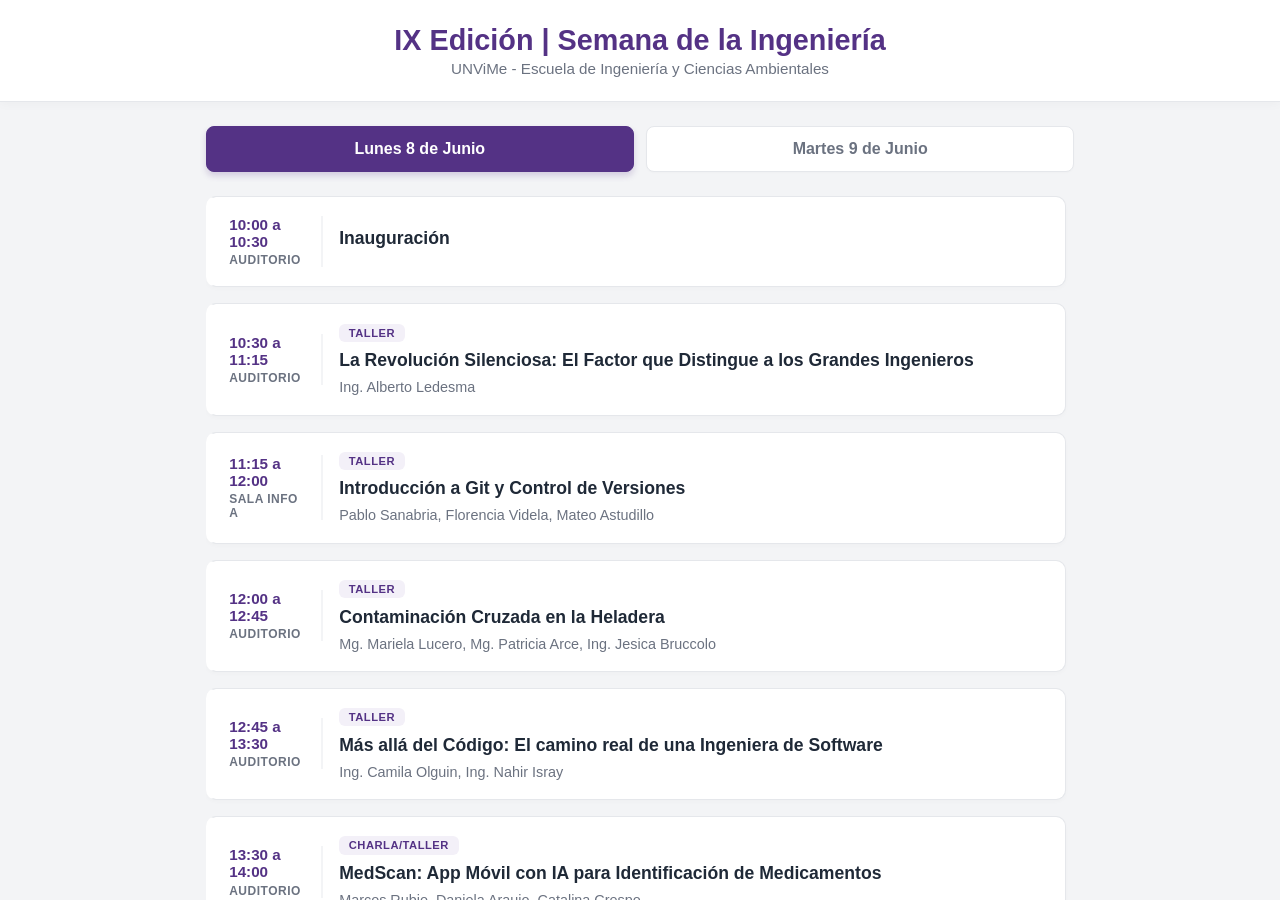
==== index.html @ 2995c868 "first commit" ====
<!DOCTYPE html>
<html lang="es">

<head>
  <meta charset="UTF-8">
  <meta name="viewport" content="width=device-width, initial-scale=1.0">
  <title>Semana de la Ingeniería - UNViMe</title>
  <link rel="stylesheet" href="style.css">
</head>

<body>
  <header>
    <div class="header-content">
      <h1>IX Edición | Semana de la Ingeniería</h1>
      <p class="subtitle">UNViMe - Escuela de Ingeniería y Ciencias Ambientales</p>
    </div>
  </header>

  <main>
    <div class="tabs-container">
      <input type="radio" name="program-tabs" id="tab-lunes" checked>
      <input type="radio" name="program-tabs" id="tab-martes">

      <div class="tab-nav">
        <label for="tab-lunes" class="tab-label">Lunes 8 de Junio</label>
        <label for="tab-martes" class="tab-label">Martes 9 de Junio</label>
      </div>

      <div class="tab-content-wrapper">

        <section id="content-lunes" class="tab-content">
          <div class="event-card">
            <div class="event-sidebar">
              <span class="time">10:00 a 10:30</span>
              <span class="location">Auditorio</span>
            </div>
            <div class="event-info">
              <h3 class="event-title">Inauguración</h3>
            </div>
          </div>

          <div class="event-card">
            <div class="event-sidebar">
              <span class="time">10:30 a 11:15</span>
              <span class="location">Auditorio</span>
            </div>
            <div class="event-info">
              <span class="tag">Taller</span>
              <h3 class="event-title">La Revolución Silenciosa: El Factor que Distingue a los Grandes Ingenieros</h3>
              <p class="speakers">Ing. Alberto Ledesma</p>
            </div>
          </div>

          <div class="event-card">
            <div class="event-sidebar">
              <span class="time">11:15 a 12:00</span>
              <span class="location">Sala Info A</span>
            </div>
            <div class="event-info">
              <span class="tag">Taller</span>
              <h3 class="event-title">Introducción a Git y Control de Versiones</h3>
              <p class="speakers">Pablo Sanabria, Florencia Videla, Mateo Astudillo</p>
            </div>
          </div>

          <div class="event-card">
            <div class="event-sidebar">
              <span class="time">12:00 a 12:45</span>
              <span class="location">Auditorio</span>
            </div>
            <div class="event-info">
              <span class="tag">Taller</span>
              <h3 class="event-title">Contaminación Cruzada en la Heladera</h3>
              <p class="speakers">Mg. Mariela Lucero, Mg. Patricia Arce, Ing. Jesica Bruccolo</p>
            </div>
          </div>

          <div class="event-card">
            <div class="event-sidebar">
              <span class="time">12:45 a 13:30</span>
              <span class="location">Auditorio</span>
            </div>
            <div class="event-info">
              <span class="tag">Taller</span>
              <h3 class="event-title">Más allá del Código: El camino real de una Ingeniera de Software</h3>
              <p class="speakers">Ing. Camila Olguin, Ing. Nahir Isray</p>
            </div>
          </div>

          <div class="event-card">
            <div class="event-sidebar">
              <span class="time">13:30 a 14:00</span>
              <span class="location">Auditorio</span>
            </div>
            <div class="event-info">
              <span class="tag">Charla/Taller</span>
              <h3 class="event-title">MedScan: App Móvil con IA para Identificación de Medicamentos</h3>
              <p class="speakers">Marcos Rubio, Daniela Araujo, Catalina Crespo</p>
            </div>
          </div>

          <div class="event-card">
            <div class="event-sidebar">
              <span class="time">14:00 a 14:45</span>
              <span class="location">Auditorio</span>
            </div>
            <div class="event-info">
              <span class="tag">Charla/Taller</span>
              <h3 class="event-title">Capture The Flag con Los Cybercirujas</h3>
              <p class="speakers">Jesús Caiazzo</p>
            </div>
          </div>
        </section>

        <section id="content-martes" class="tab-content">
          <div class="event-card">
            <div class="event-sidebar">
              <span class="time">10:00 a 10:30</span>
              <span class="location">Auditorio</span>
            </div>
            <div class="event-info">
              <h3 class="event-title">MES y Procesos de Manufactura</h3>
              <p class="speakers">Lic. Fernando Río - Arido Software</p>
            </div>
          </div>

          <div class="event-card">
            <div class="event-sidebar">
              <span class="time">10:30 a 11:15</span>
              <span class="location">Auditorio</span>
            </div>
            <div class="event-info">
              <span class="tag">Charla/Taller</span>
              <h3 class="event-title">CEBItos en ACCIÓN</h3>
              <p class="speakers">Pablo Nievas, Javier Rodriguez Daglio, Sofia Gomez</p>
            </div>
          </div>

          <div class="event-card">
            <div class="event-sidebar">
              <span class="time">11:15 a 12:00</span>
              <span class="location">Sala Info A</span>
            </div>
            <div class="event-info">
              <span class="tag">Taller</span>
              <h3 class="event-title">Introducción a Git y Control de Versiones</h3>
              <p class="speakers">Pablo Sanabria, Florencia Videla, Mateo Astudillo</p>
            </div>
          </div>

          <div class="event-card">
            <div class="event-sidebar">
              <span class="time">12:00 a 12:45</span>
              <span class="location">Auditorio</span>
            </div>
            <div class="event-info">
              <span class="tag">Charla/Taller</span>
              <h3 class="event-title">El Poder de la Consola</h3>
              <p class="speakers">Mateo Astudillo</p>
            </div>
          </div>

          <div class="event-card">
            <div class="event-sidebar">
              <span class="time">12:45 a 13:30</span>
              <span class="location">Auditorio</span>
            </div>
            <div class="event-info">
              <span class="tag">Charla/Taller</span>
              <h3 class="event-title">Primeros Pasos en la Nube con AWS</h3>
              <p class="speakers">Esteban Quiroga, Santiago Molina, Florencia Videla</p>
            </div>
          </div>

          <div class="event-card">
            <div class="event-sidebar">
              <span class="time">14:00 a 14:45</span>
              <span class="location">Sala Info</span>
            </div>
            <div class="event-info">
              <span class="tag">Charla/Taller</span>
              <h3 class="event-title">Introducción a Distribuciones GNU/Linux</h3>
              <p class="speakers">Jesús Caiazzo</p>
            </div>
          </div>
        </section>
      </div>
    </div>
  </main>

</body>

</html>
---- style.css ----
/* ==========================================================================
   PALETA DE COLORES (Estilo Institucional: Amigable y Serio)
   ========================================================================== */
:root {
  --primary: #543285;
  /* Morado institucional principal */
  --primary-light: #7A55B3;
  /* Morado suave para acentos */
  --bg-body: #F3F4F6;
  /* Gris muy claro y amigable para el fondo */
  --card-bg: #FFFFFF;
  /* Fondo blanco puro para las tarjetas */
  --card-border: #E5E7EB;
  /* Gris claro para bordes sutiles */
  --text-main: #1F2937;
  /* Gris oscuro (casi negro) para lectura cómoda */
  --text-muted: #6B7280;
  /* Gris medio para textos secundarios */
  --tag-bg: #F3F0F8;
  /* Fondo suave para etiquetas */
}

* {
  margin: 0;
  padding: 0;
  box-sizing: border-box;
}

/* ==========================================================================
   LAYOUT PRINCIPAL - 100vh
   ========================================================================== */
body {
  font-family: 'Segoe UI', Roboto, Helvetica, Arial, sans-serif;
  background-color: var(--bg-body);
  color: var(--text-main);
  height: 100vh;
  display: flex;
  flex-direction: column;
  overflow: hidden;
  /* Evita el scroll en toda la página */
}

/* Encabezado limpio y corporativo */
header {
  background-color: var(--card-bg);
  padding: 1.5rem 1rem;
  text-align: center;
  border-bottom: 1px solid var(--card-border);
  box-shadow: 0 2px 10px rgba(0, 0, 0, 0.03);
  flex-shrink: 0;
  z-index: 10;
}

header h1 {
  font-size: 1.8rem;
  font-weight: 700;
  color: var(--primary);
  margin-bottom: 0.2rem;
}

.subtitle {
  font-size: 0.95rem;
  color: var(--text-muted);
  font-weight: 500;
}

/* Contenedor principal */
main {
  flex: 1;
  display: flex;
  flex-direction: column;
  max-width: 900px;
  margin: 0 auto;
  width: 100%;
  padding: 1.5rem 1rem 0 1rem;
  overflow: hidden;
}

/* ==========================================================================
   SISTEMA DE PESTAÑAS (Sobrio y claro)
   ========================================================================== */
.tabs-container {
  display: flex;
  flex-direction: column;
  height: 100%;
}

input[name="program-tabs"] {
  display: none;
}

.tab-nav {
  display: flex;
  gap: 0.8rem;
  margin-bottom: 1.5rem;
  flex-shrink: 0;
}

.tab-label {
  flex: 1;
  text-align: center;
  padding: 0.8rem;
  background-color: var(--card-bg);
  border: 1px solid var(--card-border);
  color: var(--text-muted);
  font-weight: 600;
  border-radius: 8px;
  cursor: pointer;
  transition: all 0.2s ease;
  box-shadow: 0 1px 2px rgba(0, 0, 0, 0.02);
}

.tab-label:hover {
  background-color: #F9FAFB;
  color: var(--text-main);
}

/* Estado activo de la pestaña */
#tab-lunes:checked~.tab-nav label[for="tab-lunes"],
#tab-martes:checked~.tab-nav label[for="tab-martes"] {
  background-color: var(--primary);
  border-color: var(--primary);
  color: #FFFFFF;
  box-shadow: 0 4px 6px rgba(84, 50, 133, 0.2);
}

/* ==========================================================================
   ÁREA DE SCROLL INTERNO
   ========================================================================== */
.tab-content-wrapper {
  flex: 1;
  overflow-y: auto;
  padding-right: 0.5rem;
  padding-bottom: 2rem;
}

/* Scrollbar sutil y elegante */
.tab-content-wrapper::-webkit-scrollbar {
  width: 6px;
}

.tab-content-wrapper::-webkit-scrollbar-track {
  background: transparent;
}

.tab-content-wrapper::-webkit-scrollbar-thumb {
  background: #D1D5DB;
  border-radius: 10px;
}

.tab-content-wrapper::-webkit-scrollbar-thumb:hover {
  background: #9CA3AF;
}

.tab-content {
  display: none;
  animation: fadeIn 0.3s ease forwards;
}

#tab-lunes:checked~.tab-content-wrapper #content-lunes,
#tab-martes:checked~.tab-content-wrapper #content-martes {
  display: flex;
  flex-direction: column;
  gap: 1rem;
}

@keyframes fadeIn {
  from {
    opacity: 0;
    transform: translateY(5px);
  }

  to {
    opacity: 1;
    transform: translateY(0);
  }
}

/* ==========================================================================
   TARJETAS DE EVENTOS (Amigables, fondo blanco, sombras suaves)
   ========================================================================== */
.event-card {
  display: grid;
  grid-template-columns: 110px 1fr;
  align-items: center;
  background-color: var(--card-bg);
  border: 1px solid var(--card-border);
  border-radius: 10px;
  padding: 1.2rem;
  box-shadow: 0 2px 4px rgba(0, 0, 0, 0.02);
  transition: transform 0.2s, box-shadow 0.2s;
  border-left: 4px solid transparent;
}

.event-card:hover {
  transform: translateY(-2px);
  box-shadow: 0 6px 12px rgba(0, 0, 0, 0.05);
  border-left: 4px solid var(--primary-light);
}

/* Lado izquierdo: Hora y Lugar */
.event-sidebar {
  display: flex;
  flex-direction: column;
  border-right: 2px solid var(--bg-body);
  padding-right: 1rem;
  margin-right: 1rem;
}

.time {
  font-size: 0.95rem;
  font-weight: 700;
  color: var(--primary);
}

.location {
  font-size: 0.75rem;
  color: var(--text-muted);
  text-transform: uppercase;
  font-weight: 600;
  letter-spacing: 0.5px;
  margin-top: 0.2rem;
}

/* Lado derecho: Información */
.event-info {
  display: flex;
  flex-direction: column;
  justify-content: center;
}

.tag {
  align-self: flex-start;
  font-size: 0.7rem;
  background-color: var(--tag-bg);
  color: var(--primary);
  padding: 0.2rem 0.6rem;
  border-radius: 6px;
  margin-bottom: 0.4rem;
  text-transform: uppercase;
  font-weight: 700;
  letter-spacing: 0.5px;
}

.event-title {
  font-size: 1.1rem;
  font-weight: 600;
  line-height: 1.4;
  color: var(--text-main);
  margin-bottom: 0.4rem;
}

.speakers {
  font-size: 0.9rem;
  color: var(--text-muted);
}

/* ==========================================================================
   RESPONSIVE PARA CELULARES
   ========================================================================== */
@media (max-width: 600px) {
  header h1 {
    font-size: 1.5rem;
  }

  .event-card {
    grid-template-columns: 1fr;
    gap: 0.8rem;
    padding: 1rem;
  }

  .event-sidebar {
    border-right: none;
    border-bottom: 1px solid var(--card-border);
    padding-right: 0;
    padding-bottom: 0.8rem;
    margin-right: 0;
    flex-direction: row;
    justify-content: space-between;
    align-items: center;
  }
}
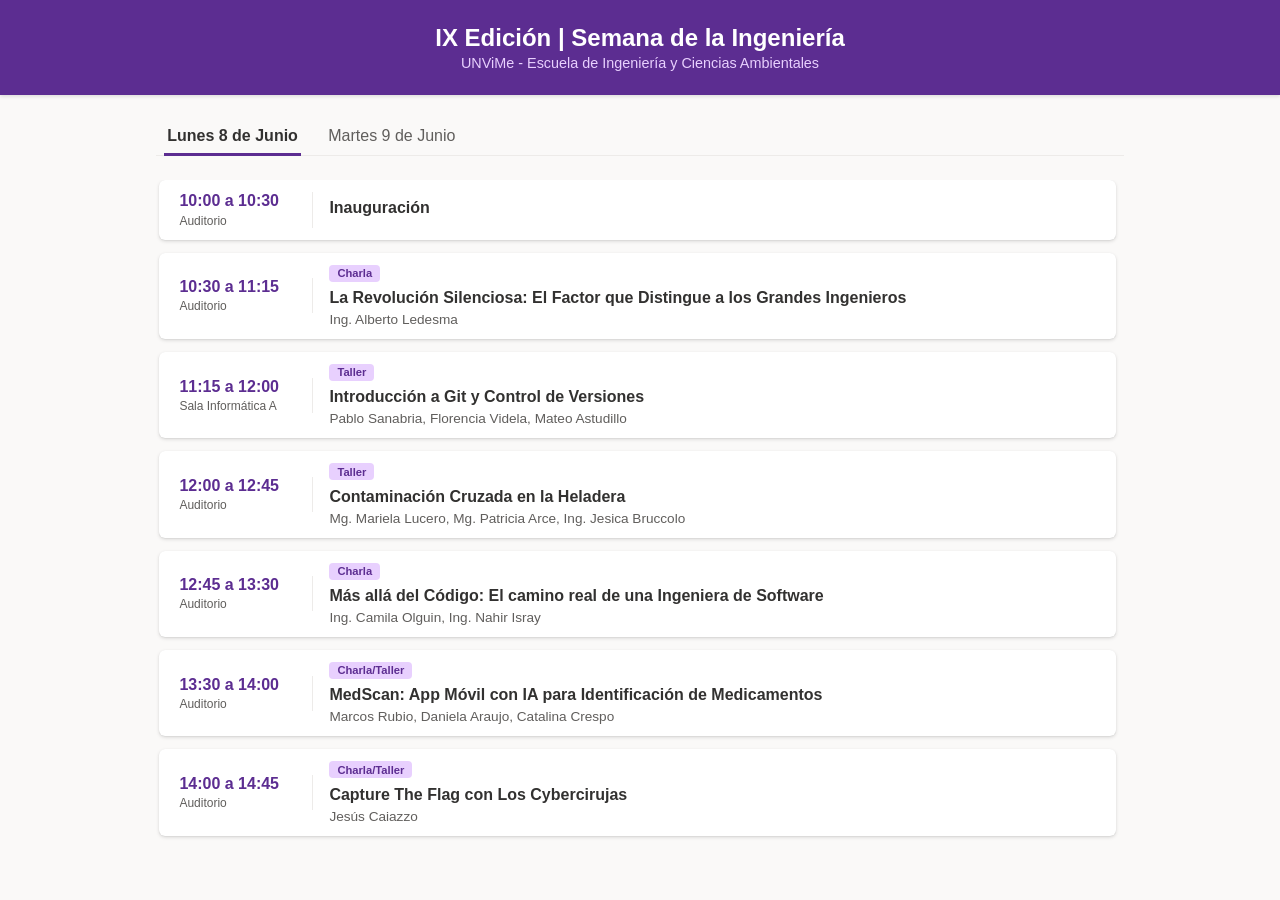
==== commit 84d3f5c2: "estilos" ====
--- a/index.html
+++ b/index.html
@@ -45,7 +45,7 @@
               <span class="location">Auditorio</span>
             </div>
             <div class="event-info">
-              <span class="tag">Taller</span>
+              <span class="tag">Charla</span>
               <h3 class="event-title">La Revolución Silenciosa: El Factor que Distingue a los Grandes Ingenieros</h3>
               <p class="speakers">Ing. Alberto Ledesma</p>
             </div>
@@ -54,7 +54,7 @@
           <div class="event-card">
             <div class="event-sidebar">
               <span class="time">11:15 a 12:00</span>
-              <span class="location">Sala Info A</span>
+              <span class="location">Sala Informática A</span>
             </div>
             <div class="event-info">
               <span class="tag">Taller</span>
@@ -81,7 +81,7 @@
               <span class="location">Auditorio</span>
             </div>
             <div class="event-info">
-              <span class="tag">Taller</span>
+              <span class="tag">Charla</span>
               <h3 class="event-title">Más allá del Código: El camino real de una Ingeniera de Software</h3>
               <p class="speakers">Ing. Camila Olguin, Ing. Nahir Isray</p>
             </div>
@@ -119,6 +119,7 @@
               <span class="location">Auditorio</span>
             </div>
             <div class="event-info">
+              <span class="tag">Charla</span>
               <h3 class="event-title">MES y Procesos de Manufactura</h3>
               <p class="speakers">Lic. Fernando Río - Arido Software</p>
             </div>
@@ -139,7 +140,7 @@
           <div class="event-card">
             <div class="event-sidebar">
               <span class="time">11:15 a 12:00</span>
-              <span class="location">Sala Info A</span>
+              <span class="location">Sala Informática A</span>
             </div>
             <div class="event-info">
               <span class="tag">Taller</span>
@@ -175,7 +176,7 @@
           <div class="event-card">
             <div class="event-sidebar">
               <span class="time">14:00 a 14:45</span>
-              <span class="location">Sala Info</span>
+              <span class="location">Sala Informática A</span>
             </div>
             <div class="event-info">
               <span class="tag">Charla/Taller</span>
--- a/style.css
+++ b/style.css
@@ -1,23 +1,17 @@
-/* ==========================================================================
-   PALETA DE COLORES (Estilo Institucional: Amigable y Serio)
-   ========================================================================== */
 :root {
-  --primary: #543285;
-  /* Morado institucional principal */
-  --primary-light: #7A55B3;
-  /* Morado suave para acentos */
-  --bg-body: #F3F4F6;
-  /* Gris muy claro y amigable para el fondo */
-  --card-bg: #FFFFFF;
-  /* Fondo blanco puro para las tarjetas */
-  --card-border: #E5E7EB;
-  /* Gris claro para bordes sutiles */
-  --text-main: #1F2937;
-  /* Gris oscuro (casi negro) para lectura cómoda */
-  --text-muted: #6B7280;
-  /* Gris medio para textos secundarios */
-  --tag-bg: #F3F0F8;
-  /* Fondo suave para etiquetas */
+  --theme-primary: #5c2d91;
+  --theme-lighter: #e8d0fe;
+  --neutral-primary: #323130;
+  --neutral-secondary: #605e5c;
+  --neutral-tertiary: #a19f9d;
+  --neutral-lighter: #faf9f8;
+  --neutral-light: #edebe9;
+  --white: #ffffff;
+
+  --elevation-4: 0 1.6px 3.6px 0 rgba(0, 0, 0, 0.13), 0 0.3px 0.9px 0 rgba(0, 0, 0, 0.11);
+  --elevation-8: 0 3.2px 7.2px 0 rgba(0, 0, 0, 0.13), 0 0.6px 1.8px 0 rgba(0, 0, 0, 0.11);
+
+  --border-radius: 6px;
 }
 
 * {
@@ -26,59 +20,50 @@
   box-sizing: border-box;
 }
 
-/* ==========================================================================
-   LAYOUT PRINCIPAL - 100vh
-   ========================================================================== */
 body {
-  font-family: 'Segoe UI', Roboto, Helvetica, Arial, sans-serif;
-  background-color: var(--bg-body);
-  color: var(--text-main);
+  font-family: 'Segoe UI Variable', 'Segoe UI', -apple-system, BlinkMacSystemFont, Roboto, sans-serif;
+  background-color: var(--neutral-lighter);
+  color: var(--neutral-primary);
   height: 100vh;
   display: flex;
   flex-direction: column;
   overflow: hidden;
-  /* Evita el scroll en toda la página */
-}
-
-/* Encabezado limpio y corporativo */
+  -webkit-font-smoothing: antialiased;
+}
+
 header {
-  background-color: var(--card-bg);
+  background-color: var(--theme-primary);
   padding: 1.5rem 1rem;
   text-align: center;
-  border-bottom: 1px solid var(--card-border);
-  box-shadow: 0 2px 10px rgba(0, 0, 0, 0.03);
+  box-shadow: var(--elevation-4);
   flex-shrink: 0;
   z-index: 10;
 }
 
 header h1 {
-  font-size: 1.8rem;
-  font-weight: 700;
-  color: var(--primary);
+  font-size: 1.5rem;
+  font-weight: 600;
+  color: var(--white);
   margin-bottom: 0.2rem;
 }
 
 .subtitle {
-  font-size: 0.95rem;
-  color: var(--text-muted);
-  font-weight: 500;
-}
-
-/* Contenedor principal */
+  font-size: 0.9rem;
+  color: var(--theme-lighter);
+  font-weight: 400;
+}
+
 main {
   flex: 1;
   display: flex;
   flex-direction: column;
-  max-width: 900px;
+  max-width: 1000px;
   margin: 0 auto;
   width: 100%;
   padding: 1.5rem 1rem 0 1rem;
   overflow: hidden;
 }
 
-/* ==========================================================================
-   SISTEMA DE PESTAÑAS (Sobrio y claro)
-   ========================================================================== */
 .tabs-container {
   display: flex;
   flex-direction: column;
@@ -91,52 +76,45 @@
 
 .tab-nav {
   display: flex;
-  gap: 0.8rem;
+  gap: 1.5rem;
   margin-bottom: 1.5rem;
   flex-shrink: 0;
+  border-bottom: 1px solid var(--neutral-light);
+  padding-left: 0.5rem;
 }
 
 .tab-label {
-  flex: 1;
-  text-align: center;
-  padding: 0.8rem;
-  background-color: var(--card-bg);
-  border: 1px solid var(--card-border);
-  color: var(--text-muted);
-  font-weight: 600;
-  border-radius: 8px;
+  padding: 0.5rem 0.2rem;
+  color: var(--neutral-secondary);
+  font-size: 1rem;
+  font-weight: 400;
   cursor: pointer;
-  transition: all 0.2s ease;
-  box-shadow: 0 1px 2px rgba(0, 0, 0, 0.02);
+  transition: color 0.1s ease;
+  border-bottom: 3px solid transparent;
+  margin-bottom: -1px;
 }
 
 .tab-label:hover {
-  background-color: #F9FAFB;
-  color: var(--text-main);
-}
-
-/* Estado activo de la pestaña */
+  color: var(--neutral-primary);
+}
+
 #tab-lunes:checked~.tab-nav label[for="tab-lunes"],
 #tab-martes:checked~.tab-nav label[for="tab-martes"] {
-  background-color: var(--primary);
-  border-color: var(--primary);
-  color: #FFFFFF;
-  box-shadow: 0 4px 6px rgba(84, 50, 133, 0.2);
-}
-
-/* ==========================================================================
-   ÁREA DE SCROLL INTERNO
-   ========================================================================== */
+  color: var(--neutral-primary);
+  font-weight: 600;
+  border-bottom-color: var(--theme-primary);
+}
+
 .tab-content-wrapper {
   flex: 1;
   overflow-y: auto;
   padding-right: 0.5rem;
   padding-bottom: 2rem;
-}
-
-/* Scrollbar sutil y elegante */
+  padding-left: 0.2rem;
+}
+
 .tab-content-wrapper::-webkit-scrollbar {
-  width: 6px;
+  width: 4px;
 }
 
 .tab-content-wrapper::-webkit-scrollbar-track {
@@ -144,30 +122,30 @@
 }
 
 .tab-content-wrapper::-webkit-scrollbar-thumb {
-  background: #D1D5DB;
-  border-radius: 10px;
+  background: var(--neutral-tertiary);
+  border-radius: 4px;
 }
 
 .tab-content-wrapper::-webkit-scrollbar-thumb:hover {
-  background: #9CA3AF;
+  background: var(--neutral-secondary);
 }
 
 .tab-content {
   display: none;
-  animation: fadeIn 0.3s ease forwards;
+  animation: fluentFade 0.2s ease-out forwards;
 }
 
 #tab-lunes:checked~.tab-content-wrapper #content-lunes,
 #tab-martes:checked~.tab-content-wrapper #content-martes {
   display: flex;
   flex-direction: column;
-  gap: 1rem;
-}
-
-@keyframes fadeIn {
+  gap: 0.8rem;
+}
+
+@keyframes fluentFade {
   from {
     opacity: 0;
-    transform: translateY(5px);
+    transform: translateY(2px);
   }
 
   to {
@@ -176,53 +154,41 @@
   }
 }
 
-/* ==========================================================================
-   TARJETAS DE EVENTOS (Amigables, fondo blanco, sombras suaves)
-   ========================================================================== */
 .event-card {
   display: grid;
-  grid-template-columns: 110px 1fr;
+  grid-template-columns: 150px 1fr;
   align-items: center;
-  background-color: var(--card-bg);
-  border: 1px solid var(--card-border);
-  border-radius: 10px;
-  padding: 1.2rem;
-  box-shadow: 0 2px 4px rgba(0, 0, 0, 0.02);
-  transition: transform 0.2s, box-shadow 0.2s;
-  border-left: 4px solid transparent;
+  background-color: var(--white);
+  border-radius: var(--border-radius);
+  padding: 0.7rem 1.2rem;
+  box-shadow: var(--elevation-4);
+  transition: box-shadow 0.2s ease, transform 0.1s ease;
+  border: 1px solid transparent;
 }
 
 .event-card:hover {
-  transform: translateY(-2px);
-  box-shadow: 0 6px 12px rgba(0, 0, 0, 0.05);
-  border-left: 4px solid var(--primary-light);
-}
-
-/* Lado izquierdo: Hora y Lugar */
+  box-shadow: var(--elevation-8);
+}
+
 .event-sidebar {
   display: flex;
   flex-direction: column;
-  border-right: 2px solid var(--bg-body);
+  border-right: 1px solid var(--neutral-light);
   padding-right: 1rem;
   margin-right: 1rem;
 }
 
 .time {
-  font-size: 0.95rem;
-  font-weight: 700;
-  color: var(--primary);
+  font-weight: 600;
+  color: var(--theme-primary);
 }
 
 .location {
   font-size: 0.75rem;
-  color: var(--text-muted);
-  text-transform: uppercase;
-  font-weight: 600;
-  letter-spacing: 0.5px;
+  color: var(--neutral-secondary);
   margin-top: 0.2rem;
 }
 
-/* Lado derecho: Información */
 .event-info {
   display: flex;
   flex-direction: column;
@@ -232,48 +198,53 @@
 .tag {
   align-self: flex-start;
   font-size: 0.7rem;
-  background-color: var(--tag-bg);
-  color: var(--primary);
-  padding: 0.2rem 0.6rem;
-  border-radius: 6px;
+  background-color: var(--theme-lighter);
+  color: var(--theme-primary);
+  padding: 0.15rem 0.5rem;
+  border-radius: 4px;
   margin-bottom: 0.4rem;
-  text-transform: uppercase;
-  font-weight: 700;
-  letter-spacing: 0.5px;
+  font-weight: 600;
 }
 
 .event-title {
-  font-size: 1.1rem;
-  font-weight: 600;
-  line-height: 1.4;
-  color: var(--text-main);
-  margin-bottom: 0.4rem;
+  font-size: 1rem;
+  font-weight: 600;
+  line-height: 1.3;
+  color: var(--neutral-primary);
+  margin-bottom: 0.2rem;
 }
 
 .speakers {
-  font-size: 0.9rem;
-  color: var(--text-muted);
-}
-
-/* ==========================================================================
-   RESPONSIVE PARA CELULARES
-   ========================================================================== */
+  font-size: 0.85rem;
+  color: var(--neutral-secondary);
+}
+
 @media (max-width: 600px) {
   header h1 {
-    font-size: 1.5rem;
+    font-size: 1.2rem;
+  }
+
+  .tab-nav {
+    gap: 0;
+    justify-content: space-around;
+    padding-left: 0;
+  }
+
+  .tab-label {
+    text-align: center;
+    flex: 1;
   }
 
   .event-card {
     grid-template-columns: 1fr;
-    gap: 0.8rem;
-    padding: 1rem;
+    gap: 0.6rem;
   }
 
   .event-sidebar {
     border-right: none;
-    border-bottom: 1px solid var(--card-border);
+    border-bottom: 1px solid var(--neutral-light);
     padding-right: 0;
-    padding-bottom: 0.8rem;
+    padding-bottom: 0.6rem;
     margin-right: 0;
     flex-direction: row;
     justify-content: space-between;
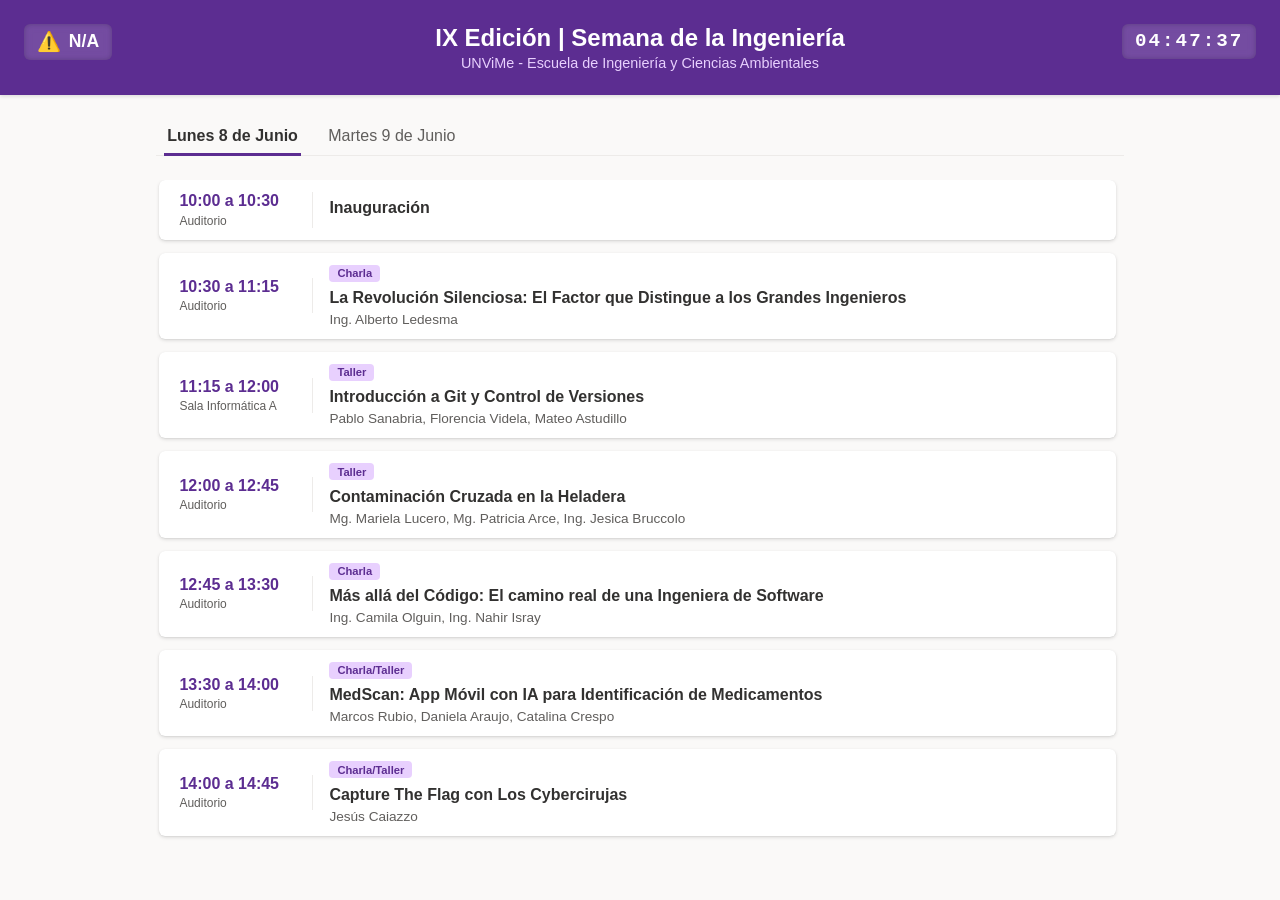
==== commit bc80398f: "components" ====
--- a/index.html
+++ b/index.html
@@ -6,13 +6,20 @@
   <meta name="viewport" content="width=device-width, initial-scale=1.0">
   <title>Semana de la Ingeniería - UNViMe</title>
   <link rel="stylesheet" href="style.css">
+  <script src="app.js" defer></script>
+  <script src="js/clock.js" defer></script>
+  <script src="js/weather.js" defer></script>
 </head>
 
 <body>
   <header>
-    <div class="header-content">
-      <h1>IX Edición | Semana de la Ingeniería</h1>
-      <p class="subtitle">UNViMe - Escuela de Ingeniería y Ciencias Ambientales</p>
+    <div id="weather-container">
+      <span id="weather-icon">⏳</span>
+      <span id="weather-temp">Cargando...</span>
+    </div>
+    <div id="cabecera"></div>
+    <div id="clock-container">
+      <span id="live-clock">--:--:--</span>
     </div>
   </header>
 
@@ -27,168 +34,11 @@
       </div>
 
       <div class="tab-content-wrapper">
-
-        <section id="content-lunes" class="tab-content">
-          <div class="event-card">
-            <div class="event-sidebar">
-              <span class="time">10:00 a 10:30</span>
-              <span class="location">Auditorio</span>
-            </div>
-            <div class="event-info">
-              <h3 class="event-title">Inauguración</h3>
-            </div>
-          </div>
-
-          <div class="event-card">
-            <div class="event-sidebar">
-              <span class="time">10:30 a 11:15</span>
-              <span class="location">Auditorio</span>
-            </div>
-            <div class="event-info">
-              <span class="tag">Charla</span>
-              <h3 class="event-title">La Revolución Silenciosa: El Factor que Distingue a los Grandes Ingenieros</h3>
-              <p class="speakers">Ing. Alberto Ledesma</p>
-            </div>
-          </div>
-
-          <div class="event-card">
-            <div class="event-sidebar">
-              <span class="time">11:15 a 12:00</span>
-              <span class="location">Sala Informática A</span>
-            </div>
-            <div class="event-info">
-              <span class="tag">Taller</span>
-              <h3 class="event-title">Introducción a Git y Control de Versiones</h3>
-              <p class="speakers">Pablo Sanabria, Florencia Videla, Mateo Astudillo</p>
-            </div>
-          </div>
-
-          <div class="event-card">
-            <div class="event-sidebar">
-              <span class="time">12:00 a 12:45</span>
-              <span class="location">Auditorio</span>
-            </div>
-            <div class="event-info">
-              <span class="tag">Taller</span>
-              <h3 class="event-title">Contaminación Cruzada en la Heladera</h3>
-              <p class="speakers">Mg. Mariela Lucero, Mg. Patricia Arce, Ing. Jesica Bruccolo</p>
-            </div>
-          </div>
-
-          <div class="event-card">
-            <div class="event-sidebar">
-              <span class="time">12:45 a 13:30</span>
-              <span class="location">Auditorio</span>
-            </div>
-            <div class="event-info">
-              <span class="tag">Charla</span>
-              <h3 class="event-title">Más allá del Código: El camino real de una Ingeniera de Software</h3>
-              <p class="speakers">Ing. Camila Olguin, Ing. Nahir Isray</p>
-            </div>
-          </div>
-
-          <div class="event-card">
-            <div class="event-sidebar">
-              <span class="time">13:30 a 14:00</span>
-              <span class="location">Auditorio</span>
-            </div>
-            <div class="event-info">
-              <span class="tag">Charla/Taller</span>
-              <h3 class="event-title">MedScan: App Móvil con IA para Identificación de Medicamentos</h3>
-              <p class="speakers">Marcos Rubio, Daniela Araujo, Catalina Crespo</p>
-            </div>
-          </div>
-
-          <div class="event-card">
-            <div class="event-sidebar">
-              <span class="time">14:00 a 14:45</span>
-              <span class="location">Auditorio</span>
-            </div>
-            <div class="event-info">
-              <span class="tag">Charla/Taller</span>
-              <h3 class="event-title">Capture The Flag con Los Cybercirujas</h3>
-              <p class="speakers">Jesús Caiazzo</p>
-            </div>
-          </div>
-        </section>
-
-        <section id="content-martes" class="tab-content">
-          <div class="event-card">
-            <div class="event-sidebar">
-              <span class="time">10:00 a 10:30</span>
-              <span class="location">Auditorio</span>
-            </div>
-            <div class="event-info">
-              <span class="tag">Charla</span>
-              <h3 class="event-title">MES y Procesos de Manufactura</h3>
-              <p class="speakers">Lic. Fernando Río - Arido Software</p>
-            </div>
-          </div>
-
-          <div class="event-card">
-            <div class="event-sidebar">
-              <span class="time">10:30 a 11:15</span>
-              <span class="location">Auditorio</span>
-            </div>
-            <div class="event-info">
-              <span class="tag">Charla/Taller</span>
-              <h3 class="event-title">CEBItos en ACCIÓN</h3>
-              <p class="speakers">Pablo Nievas, Javier Rodriguez Daglio, Sofia Gomez</p>
-            </div>
-          </div>
-
-          <div class="event-card">
-            <div class="event-sidebar">
-              <span class="time">11:15 a 12:00</span>
-              <span class="location">Sala Informática A</span>
-            </div>
-            <div class="event-info">
-              <span class="tag">Taller</span>
-              <h3 class="event-title">Introducción a Git y Control de Versiones</h3>
-              <p class="speakers">Pablo Sanabria, Florencia Videla, Mateo Astudillo</p>
-            </div>
-          </div>
-
-          <div class="event-card">
-            <div class="event-sidebar">
-              <span class="time">12:00 a 12:45</span>
-              <span class="location">Auditorio</span>
-            </div>
-            <div class="event-info">
-              <span class="tag">Charla/Taller</span>
-              <h3 class="event-title">El Poder de la Consola</h3>
-              <p class="speakers">Mateo Astudillo</p>
-            </div>
-          </div>
-
-          <div class="event-card">
-            <div class="event-sidebar">
-              <span class="time">12:45 a 13:30</span>
-              <span class="location">Auditorio</span>
-            </div>
-            <div class="event-info">
-              <span class="tag">Charla/Taller</span>
-              <h3 class="event-title">Primeros Pasos en la Nube con AWS</h3>
-              <p class="speakers">Esteban Quiroga, Santiago Molina, Florencia Videla</p>
-            </div>
-          </div>
-
-          <div class="event-card">
-            <div class="event-sidebar">
-              <span class="time">14:00 a 14:45</span>
-              <span class="location">Sala Informática A</span>
-            </div>
-            <div class="event-info">
-              <span class="tag">Charla/Taller</span>
-              <h3 class="event-title">Introducción a Distribuciones GNU/Linux</h3>
-              <p class="speakers">Jesús Caiazzo</p>
-            </div>
-          </div>
-        </section>
+        <section id="content-lunes" class="tab-content"></section>
+        <section id="content-martes" class="tab-content"></section>
       </div>
     </div>
   </main>
-
 </body>
 
 </html>
--- a/style.css
+++ b/style.css
@@ -1,253 +1,8 @@
-:root {
-  --theme-primary: #5c2d91;
-  --theme-lighter: #e8d0fe;
-  --neutral-primary: #323130;
-  --neutral-secondary: #605e5c;
-  --neutral-tertiary: #a19f9d;
-  --neutral-lighter: #faf9f8;
-  --neutral-light: #edebe9;
-  --white: #ffffff;
-
-  --elevation-4: 0 1.6px 3.6px 0 rgba(0, 0, 0, 0.13), 0 0.3px 0.9px 0 rgba(0, 0, 0, 0.11);
-  --elevation-8: 0 3.2px 7.2px 0 rgba(0, 0, 0, 0.13), 0 0.6px 1.8px 0 rgba(0, 0, 0, 0.11);
-
-  --border-radius: 6px;
-}
-
-* {
-  margin: 0;
-  padding: 0;
-  box-sizing: border-box;
-}
-
-body {
-  font-family: 'Segoe UI Variable', 'Segoe UI', -apple-system, BlinkMacSystemFont, Roboto, sans-serif;
-  background-color: var(--neutral-lighter);
-  color: var(--neutral-primary);
-  height: 100vh;
-  display: flex;
-  flex-direction: column;
-  overflow: hidden;
-  -webkit-font-smoothing: antialiased;
-}
-
-header {
-  background-color: var(--theme-primary);
-  padding: 1.5rem 1rem;
-  text-align: center;
-  box-shadow: var(--elevation-4);
-  flex-shrink: 0;
-  z-index: 10;
-}
-
-header h1 {
-  font-size: 1.5rem;
-  font-weight: 600;
-  color: var(--white);
-  margin-bottom: 0.2rem;
-}
-
-.subtitle {
-  font-size: 0.9rem;
-  color: var(--theme-lighter);
-  font-weight: 400;
-}
-
-main {
-  flex: 1;
-  display: flex;
-  flex-direction: column;
-  max-width: 1000px;
-  margin: 0 auto;
-  width: 100%;
-  padding: 1.5rem 1rem 0 1rem;
-  overflow: hidden;
-}
-
-.tabs-container {
-  display: flex;
-  flex-direction: column;
-  height: 100%;
-}
-
-input[name="program-tabs"] {
-  display: none;
-}
-
-.tab-nav {
-  display: flex;
-  gap: 1.5rem;
-  margin-bottom: 1.5rem;
-  flex-shrink: 0;
-  border-bottom: 1px solid var(--neutral-light);
-  padding-left: 0.5rem;
-}
-
-.tab-label {
-  padding: 0.5rem 0.2rem;
-  color: var(--neutral-secondary);
-  font-size: 1rem;
-  font-weight: 400;
-  cursor: pointer;
-  transition: color 0.1s ease;
-  border-bottom: 3px solid transparent;
-  margin-bottom: -1px;
-}
-
-.tab-label:hover {
-  color: var(--neutral-primary);
-}
-
-#tab-lunes:checked~.tab-nav label[for="tab-lunes"],
-#tab-martes:checked~.tab-nav label[for="tab-martes"] {
-  color: var(--neutral-primary);
-  font-weight: 600;
-  border-bottom-color: var(--theme-primary);
-}
-
-.tab-content-wrapper {
-  flex: 1;
-  overflow-y: auto;
-  padding-right: 0.5rem;
-  padding-bottom: 2rem;
-  padding-left: 0.2rem;
-}
-
-.tab-content-wrapper::-webkit-scrollbar {
-  width: 4px;
-}
-
-.tab-content-wrapper::-webkit-scrollbar-track {
-  background: transparent;
-}
-
-.tab-content-wrapper::-webkit-scrollbar-thumb {
-  background: var(--neutral-tertiary);
-  border-radius: 4px;
-}
-
-.tab-content-wrapper::-webkit-scrollbar-thumb:hover {
-  background: var(--neutral-secondary);
-}
-
-.tab-content {
-  display: none;
-  animation: fluentFade 0.2s ease-out forwards;
-}
-
-#tab-lunes:checked~.tab-content-wrapper #content-lunes,
-#tab-martes:checked~.tab-content-wrapper #content-martes {
-  display: flex;
-  flex-direction: column;
-  gap: 0.8rem;
-}
-
-@keyframes fluentFade {
-  from {
-    opacity: 0;
-    transform: translateY(2px);
-  }
-
-  to {
-    opacity: 1;
-    transform: translateY(0);
-  }
-}
-
-.event-card {
-  display: grid;
-  grid-template-columns: 150px 1fr;
-  align-items: center;
-  background-color: var(--white);
-  border-radius: var(--border-radius);
-  padding: 0.7rem 1.2rem;
-  box-shadow: var(--elevation-4);
-  transition: box-shadow 0.2s ease, transform 0.1s ease;
-  border: 1px solid transparent;
-}
-
-.event-card:hover {
-  box-shadow: var(--elevation-8);
-}
-
-.event-sidebar {
-  display: flex;
-  flex-direction: column;
-  border-right: 1px solid var(--neutral-light);
-  padding-right: 1rem;
-  margin-right: 1rem;
-}
-
-.time {
-  font-weight: 600;
-  color: var(--theme-primary);
-}
-
-.location {
-  font-size: 0.75rem;
-  color: var(--neutral-secondary);
-  margin-top: 0.2rem;
-}
-
-.event-info {
-  display: flex;
-  flex-direction: column;
-  justify-content: center;
-}
-
-.tag {
-  align-self: flex-start;
-  font-size: 0.7rem;
-  background-color: var(--theme-lighter);
-  color: var(--theme-primary);
-  padding: 0.15rem 0.5rem;
-  border-radius: 4px;
-  margin-bottom: 0.4rem;
-  font-weight: 600;
-}
-
-.event-title {
-  font-size: 1rem;
-  font-weight: 600;
-  line-height: 1.3;
-  color: var(--neutral-primary);
-  margin-bottom: 0.2rem;
-}
-
-.speakers {
-  font-size: 0.85rem;
-  color: var(--neutral-secondary);
-}
-
-@media (max-width: 600px) {
-  header h1 {
-    font-size: 1.2rem;
-  }
-
-  .tab-nav {
-    gap: 0;
-    justify-content: space-around;
-    padding-left: 0;
-  }
-
-  .tab-label {
-    text-align: center;
-    flex: 1;
-  }
-
-  .event-card {
-    grid-template-columns: 1fr;
-    gap: 0.6rem;
-  }
-
-  .event-sidebar {
-    border-right: none;
-    border-bottom: 1px solid var(--neutral-light);
-    padding-right: 0;
-    padding-bottom: 0.6rem;
-    margin-right: 0;
-    flex-direction: row;
-    justify-content: space-between;
-    align-items: center;
-  }
-}+@import url("css/variables.css");
+@import url("css/base.css");
+@import url("css/layout.css");
+@import url("css/tabs.css");
+@import url("css/cards.css");
+@import url("css/weather.css");
+@import url("css/clock.css");
+@import url("css/responsive.css");
